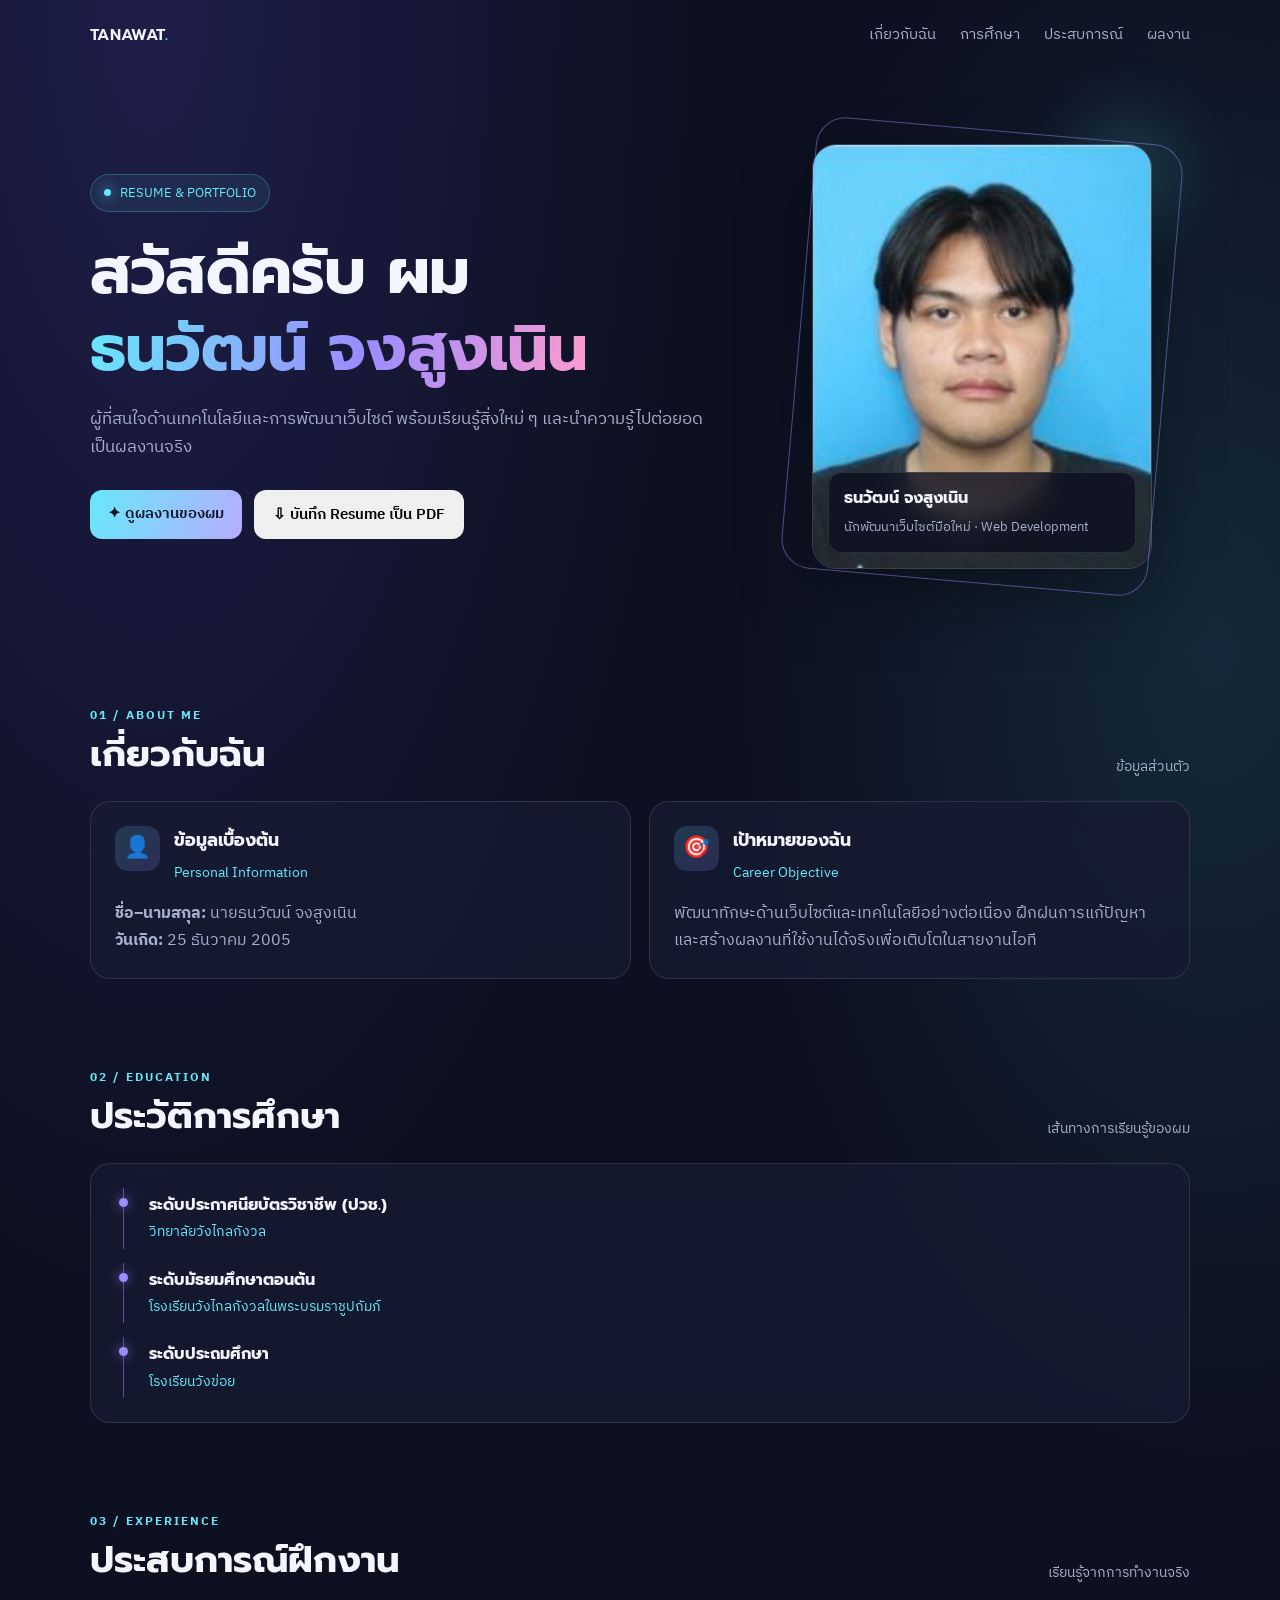
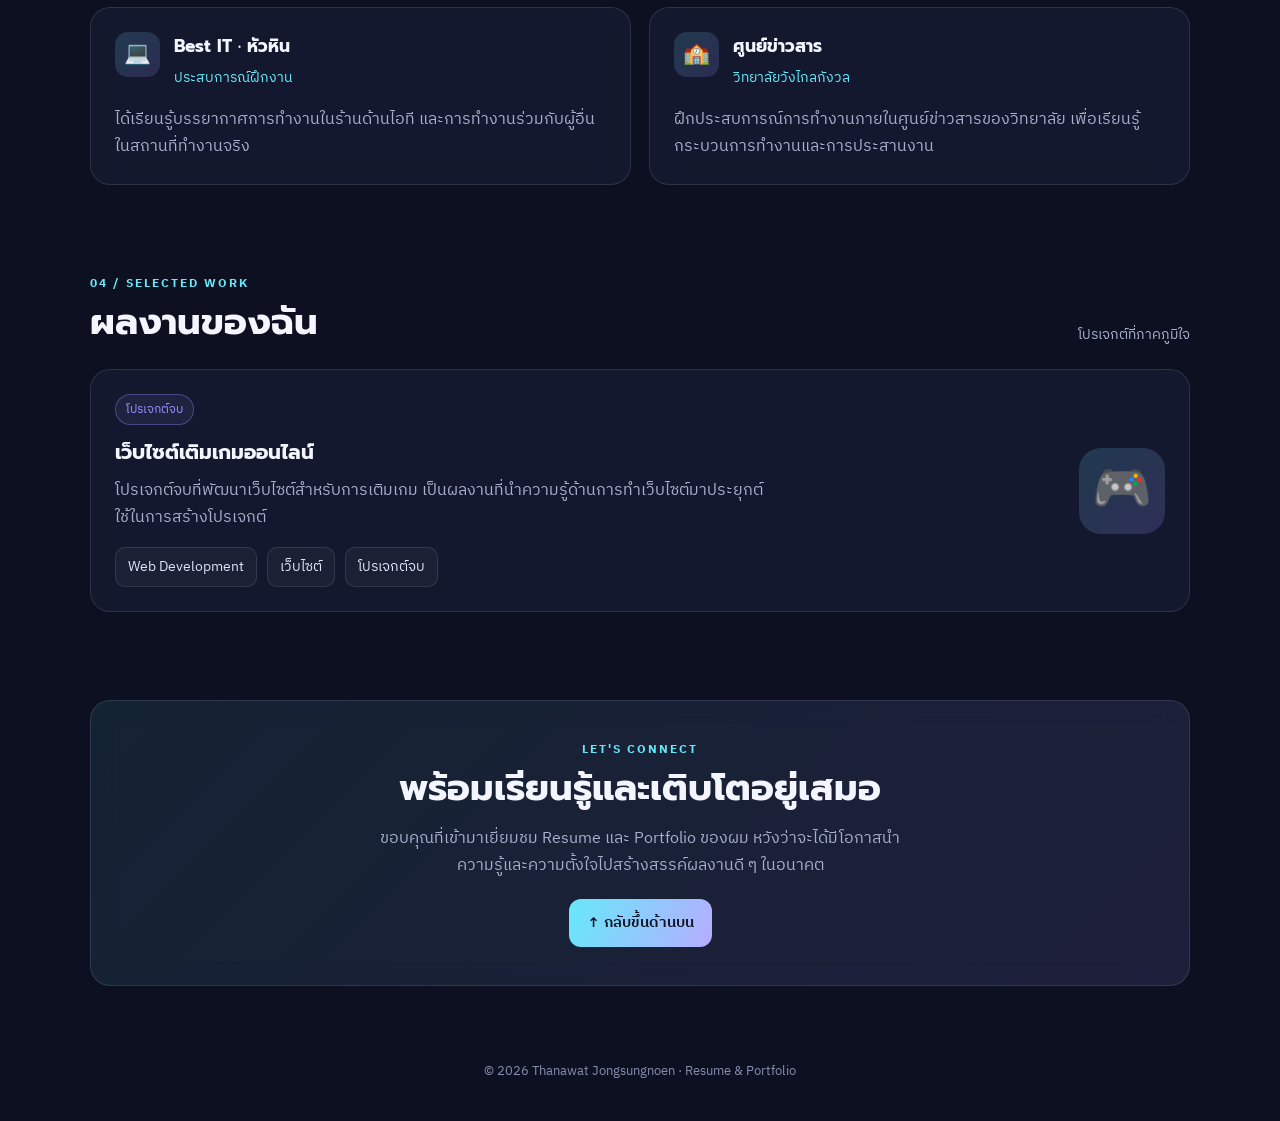
==== index.html @ 42a0b84a "Add files via upload" ====
<!DOCTYPE html>
<html lang="th">
<head>
  <meta charset="UTF-8">
  <meta name="viewport" content="width=device-width, initial-scale=1.0">
  <meta name="theme-color" content="#101426">
  <meta name="description" content="Resume และ Portfolio ของนายธนวัฒน์ จงสูงเนิน ผู้สนใจด้านเว็บไซต์และเทคโนโลยี">
  <title>ธนวัฒน์ จงสูงเนิน | Resume & Portfolio</title>
  <link rel="preconnect" href="https://fonts.googleapis.com">
  <link rel="preconnect" href="https://fonts.gstatic.com" crossorigin>
  <link href="https://fonts.googleapis.com/css2?family=IBM+Plex+Sans+Thai:wght@300;400;500;600;700&family=Prompt:wght@400;500;600;700&display=swap" rel="stylesheet">
  <style>
    :root {
      --bg: #0d1020;
      --panel: rgba(23, 28, 51, .78);
      --panel-strong: #171c33;
      --text: #f4f6ff;
      --muted: #a8b0cc;
      --line: rgba(255,255,255,.11);
      --purple: #9b8cff;
      --cyan: #67e8f9;
      --pink: #ff9bcf;
    }
    * { box-sizing: border-box; }
    html { scroll-behavior: smooth; }
    body {
      margin: 0; color: var(--text); background:
        radial-gradient(ellipse at 12% 0%, rgba(102, 91, 255, .19), transparent 34rem),
        radial-gradient(ellipse at 95% 24%, rgba(70, 220, 238, .12), transparent 30rem), var(--bg);
      font-family: "IBM Plex Sans Thai", sans-serif; line-height: 1.7;
    }
    a { color: inherit; text-decoration: none; }
    .wrap { width: min(1100px, calc(100% - 40px)); margin: auto; }
    header { padding: 22px 0; }
    .nav { display: flex; align-items: center; justify-content: space-between; gap: 20px; }
    .brand { font-family: Prompt, sans-serif; font-weight: 600; letter-spacing: .3px; }
    .brand span { color: var(--cyan); }
    .nav-links { display: flex; gap: 24px; color: var(--muted); font-size: .92rem; }
    .nav-links a:hover { color: var(--cyan); }
    .hero { min-height: 590px; display: grid; grid-template-columns: 1.2fr .8fr; align-items: center; gap: 60px; padding: 58px 0 78px; }
    .eyebrow { display: inline-flex; align-items: center; gap: 9px; color: var(--cyan); border: 1px solid rgba(103,232,249,.26); background: rgba(103,232,249,.07); padding: 7px 13px; border-radius: 99px; font-size: .83rem; }
    .dot { width: 7px; height: 7px; border-radius: 50%; background: var(--cyan); box-shadow: 0 0 14px var(--cyan); }
    h1 { font-family: Prompt, sans-serif; font-size: clamp(2.4rem, 5vw, 4.6rem); line-height: 1.2; margin: 22px 0 15px; letter-spacing: -.8px; }
    h1 .gradient { background: linear-gradient(100deg, var(--cyan), var(--purple) 55%, var(--pink)); -webkit-background-clip: text; background-clip: text; color: transparent; }
    .intro { max-width: 620px; color: var(--muted); font-size: 1.05rem; }
    .hero-actions { display: flex; flex-wrap: wrap; gap: 12px; margin-top: 28px; }
    .btn { display: inline-flex; align-items: center; justify-content: center; gap: 9px; padding: 11px 18px; border-radius: 12px; border: 1px solid var(--line); font-weight: 600; transition: transform .2s, border-color .2s; cursor: pointer; font-family: inherit; font-size: .95rem; }
    .btn:hover { transform: translateY(-2px); border-color: var(--cyan); }
    .btn-primary { color: #101426; border: 0; background: linear-gradient(110deg, var(--cyan), #b6adff); }
    .portrait-wrap { position: relative; width: min(340px, 100%); justify-self: center; }
    .portrait-wrap::before { content: ""; position: absolute; inset: -14px; border: 1px solid rgba(155,140,255,.48); border-radius: 30px; transform: rotate(5deg); }
    .portrait-wrap::after { content: ""; position: absolute; width: 100px; height: 100px; border-radius: 50%; background: rgba(103,232,249,.22); filter: blur(34px); right: -24px; top: -20px; z-index: -1; }
    .portrait { display: block; width: 100%; aspect-ratio: 4 / 5; object-fit: cover; object-position: center 30%; border-radius: 24px; border: 1px solid rgba(255,255,255,.18); box-shadow: 0 28px 70px rgba(0,0,0,.35); }
    .photo-label { position: absolute; bottom: 16px; left: 16px; right: 16px; padding: 12px 15px; background: rgba(13,16,32,.8); backdrop-filter: blur(12px); border: 1px solid var(--line); border-radius: 14px; }
    .photo-label strong { display: block; font-family: Prompt, sans-serif; }
    .photo-label small { color: var(--muted); }
    section { padding: 44px 0; }
    .section-head { display: flex; align-items: end; justify-content: space-between; gap: 20px; margin-bottom: 22px; }
    .kicker { color: var(--cyan); text-transform: uppercase; letter-spacing: 2px; font-size: .78rem; font-weight: 700; }
    h2 { font-family: Prompt, sans-serif; font-size: clamp(1.7rem, 3vw, 2.3rem); line-height: 1.3; margin: 5px 0 0; }
    .section-note { color: var(--muted); font-size: .9rem; }
    .grid { display: grid; grid-template-columns: repeat(2, minmax(0,1fr)); gap: 18px; }
    .card { background: var(--panel); border: 1px solid var(--line); border-radius: 20px; padding: 24px; backdrop-filter: blur(14px); }
    .card:hover { border-color: rgba(103,232,249,.35); }
    .card-top { display: flex; align-items: flex-start; gap: 14px; }
    .icon-box { flex: 0 0 45px; height: 45px; display: grid; place-items: center; border-radius: 13px; background: linear-gradient(135deg, rgba(103,232,249,.16), rgba(155,140,255,.18)); font-size: 1.35rem; }
    .card h3 { font-family: Prompt, sans-serif; margin: 0 0 3px; font-size: 1.08rem; }
    .meta { color: var(--cyan); font-size: .86rem; }
    .card p { color: var(--muted); margin: 14px 0 0; }
    .timeline { display: grid; gap: 14px; }
    .timeline-item { position: relative; padding: 4px 0 4px 25px; border-left: 1px solid rgba(155,140,255,.5); margin-left: 8px; }
    .timeline-item::before { content: ""; position: absolute; left: -5px; top: 10px; width: 9px; height: 9px; border-radius: 50%; background: var(--purple); box-shadow: 0 0 12px rgba(155,140,255,.7); }
    .timeline-item h3 { margin: 0; font-family: Prompt, sans-serif; font-size: 1rem; }
    .timeline-item .meta { display: block; margin-top: 2px; }
    .timeline-item p { color: var(--muted); margin: 5px 0 0; }
    .project { display: grid; grid-template-columns: 1fr auto; gap: 18px; align-items: center; }
    .project-tag { display: inline-block; color: var(--purple); border: 1px solid rgba(155,140,255,.35); background: rgba(155,140,255,.09); border-radius: 99px; padding: 4px 10px; font-size: .78rem; margin-bottom: 10px; }
    .project h3 { font-family: Prompt, sans-serif; font-size: 1.25rem; margin: 0; }
    .project p { color: var(--muted); margin: 8px 0 0; max-width: 650px; }
    .project-symbol { font-size: 3rem; width: 86px; height: 86px; border-radius: 22px; display: grid; place-items: center; background: linear-gradient(135deg, rgba(103,232,249,.16), rgba(155,140,255,.2)); }
    .skills { display: flex; flex-wrap: wrap; gap: 10px; margin-top: 15px; }
    .skill { border: 1px solid var(--line); background: rgba(255,255,255,.035); border-radius: 10px; padding: 7px 12px; color: #dfe5ff; font-size: .9rem; }
    .contact { text-align: center; padding: 38px; background: linear-gradient(135deg, rgba(103,232,249,.09), rgba(155,140,255,.12)); }
    .contact p { color: var(--muted); max-width: 540px; margin: 12px auto 20px; }
    footer { color: #858eac; font-size: .84rem; text-align: center; padding: 30px 0 38px; }
    .reveal { animation: rise .7s both; }
    @keyframes rise { from { opacity: 0; transform: translateY(14px); } to { opacity: 1; transform: translateY(0); } }
    @media (max-width: 760px) {
      .nav-links { gap: 12px; font-size: .82rem; }
      .hero { grid-template-columns: 1fr; gap: 48px; padding-top: 40px; text-align: center; }
      .intro { margin-inline: auto; }
      .hero-actions { justify-content: center; }
      .portrait-wrap { width: min(280px, 82%); }
      .grid { grid-template-columns: 1fr; }
      .section-head { align-items: start; flex-direction: column; gap: 6px; }
      .project { grid-template-columns: 1fr; }
      .project-symbol { display: none; }
    }
    @media (max-width: 430px) {
      .wrap { width: min(100% - 28px, 1100px); }
      .nav { align-items: flex-start; flex-direction: column; gap: 10px; }
      .nav-links { width: 100%; flex-wrap: wrap; }
      .card { padding: 19px; }
    }
    @media print {
      body { background: #fff; color: #111827; }
      header, .hero-actions, .contact .btn, footer { display: none !important; }
      .hero { min-height: auto; padding: 15px 0 25px; grid-template-columns: 1fr 180px; gap: 25px; }
      h1 .gradient { color: #4338ca; -webkit-text-fill-color: #4338ca; }
      .intro, .card p, .timeline-item p, .project p, .section-note, .meta { color: #374151; }
      .card, .contact { background: #fff; border: 1px solid #ddd; break-inside: avoid; }
      section { padding: 16px 0; }
      .portrait-wrap::before, .portrait-wrap::after, .photo-label { display: none; }
      .portrait { border-radius: 12px; box-shadow: none; }
      .wrap { width: 100%; }
    }
  </style>
</head>
<body>
  <header>
    <div class="wrap nav">
      <a class="brand" href="#home">TANAWAT<span>.</span></a>
      <nav class="nav-links" aria-label="เมนูหลัก">
        <a href="#about">เกี่ยวกับฉัน</a>
        <a href="#education">การศึกษา</a>
        <a href="#experience">ประสบการณ์</a>
        <a href="#portfolio">ผลงาน</a>
      </nav>
    </div>
  </header>

  <main>
    <section class="wrap hero" id="home">
      <div class="reveal">
        <div class="eyebrow"><span class="dot"></span> RESUME &amp; PORTFOLIO</div>
        <h1>สวัสดีครับ ผม<br><span class="gradient">ธนวัฒน์ จงสูงเนิน</span></h1>
        <p class="intro">ผู้ที่สนใจด้านเทคโนโลยีและการพัฒนาเว็บไซต์ พร้อมเรียนรู้สิ่งใหม่ ๆ และนำความรู้ไปต่อยอดเป็นผลงานจริง</p>
        <div class="hero-actions">
          <a class="btn btn-primary" href="#portfolio">✦ ดูผลงานของผม</a>
          <button class="btn" onclick="window.print()">⇩ บันทึก Resume เป็น PDF</button>
        </div>
      </div>
      <div class="portrait-wrap reveal">
        <img class="portrait" src="assets/profile.jpg" alt="รูปโปรไฟล์ของธนวัฒน์ จงสูงเนิน">
        <div class="photo-label"><strong>ธนวัฒน์ จงสูงเนิน</strong><small>นักพัฒนาเว็บไซต์มือใหม่ · Web Development</small></div>
      </div>
    </section>

    <section class="wrap" id="about">
      <div class="section-head">
        <div><div class="kicker">01 / About me</div><h2>เกี่ยวกับฉัน</h2></div>
        <div class="section-note">ข้อมูลส่วนตัว</div>
      </div>
      <div class="grid">
        <article class="card">
          <div class="card-top"><div class="icon-box">👤</div><div><h3>ข้อมูลเบื้องต้น</h3><span class="meta">Personal Information</span></div></div>
          <p><strong>ชื่อ–นามสกุล:</strong> นายธนวัฒน์ จงสูงเนิน<br><strong>วันเกิด:</strong> 25 ธันวาคม 2005</p>
        </article>
        <article class="card">
          <div class="card-top"><div class="icon-box">🎯</div><div><h3>เป้าหมายของฉัน</h3><span class="meta">Career Objective</span></div></div>
          <p>พัฒนาทักษะด้านเว็บไซต์และเทคโนโลยีอย่างต่อเนื่อง ฝึกฝนการแก้ปัญหา และสร้างผลงานที่ใช้งานได้จริงเพื่อเติบโตในสายงานไอที</p>
        </article>
      </div>
    </section>

    <section class="wrap" id="education">
      <div class="section-head">
        <div><div class="kicker">02 / Education</div><h2>ประวัติการศึกษา</h2></div>
        <div class="section-note">เส้นทางการเรียนรู้ของผม</div>
      </div>
      <div class="card timeline">
        <div class="timeline-item"><h3>ระดับประกาศนียบัตรวิชาชีพ (ปวช.)</h3><span class="meta">วิทยาลัยวังไกลกังวล</span></div>
        <div class="timeline-item"><h3>ระดับมัธยมศึกษาตอนต้น</h3><span class="meta">โรงเรียนวังไกลกังวลในพระบรมราชูปถัมภ์</span></div>
        <div class="timeline-item"><h3>ระดับประถมศึกษา</h3><span class="meta">โรงเรียนวังข่อย</span></div>
      </div>
    </section>

    <section class="wrap" id="experience">
      <div class="section-head">
        <div><div class="kicker">03 / Experience</div><h2>ประสบการณ์ฝึกงาน</h2></div>
        <div class="section-note">เรียนรู้จากการทำงานจริง</div>
      </div>
      <div class="grid">
        <article class="card">
          <div class="card-top"><div class="icon-box">💻</div><div><h3>Best IT · หัวหิน</h3><span class="meta">ประสบการณ์ฝึกงาน</span></div></div>
          <p>ได้เรียนรู้บรรยากาศการทำงานในร้านด้านไอที และการทำงานร่วมกับผู้อื่นในสถานที่ทำงานจริง</p>
        </article>
        <article class="card">
          <div class="card-top"><div class="icon-box">🏫</div><div><h3>ศูนย์ข่าวสาร</h3><span class="meta">วิทยาลัยวังไกลกังวล</span></div></div>
          <p>ฝึกประสบการณ์การทำงานภายในศูนย์ข่าวสารของวิทยาลัย เพื่อเรียนรู้กระบวนการทำงานและการประสานงาน</p>
        </article>
      </div>
    </section>

    <section class="wrap" id="portfolio">
      <div class="section-head">
        <div><div class="kicker">04 / Selected work</div><h2>ผลงานของฉัน</h2></div>
        <div class="section-note">โปรเจกต์ที่ภาคภูมิใจ</div>
      </div>
      <article class="card project">
        <div>
          <span class="project-tag">โปรเจกต์จบ</span>
          <h3>เว็บไซต์เติมเกมออนไลน์</h3>
          <p>โปรเจกต์จบที่พัฒนาเว็บไซต์สำหรับการเติมเกม เป็นผลงานที่นำความรู้ด้านการทำเว็บไซต์มาประยุกต์ใช้ในการสร้างโปรเจกต์</p>
          <div class="skills"><span class="skill">Web Development</span><span class="skill">เว็บไซต์</span><span class="skill">โปรเจกต์จบ</span></div>
        </div>
        <div class="project-symbol" aria-hidden="true">🎮</div>
      </article>
    </section>

    <section class="wrap">
      <div class="card contact">
        <div class="kicker">Let's connect</div>
        <h2>พร้อมเรียนรู้และเติบโตอยู่เสมอ</h2>
        <p>ขอบคุณที่เข้ามาเยี่ยมชม Resume และ Portfolio ของผม หวังว่าจะได้มีโอกาสนำความรู้และความตั้งใจไปสร้างสรรค์ผลงานดี ๆ ในอนาคต</p>
        <a class="btn btn-primary" href="#home">↑ กลับขึ้นด้านบน</a>
      </div>
    </section>
  </main>

  <footer><div class="wrap">© <span id="year"></span> Thanawat Jongsungnoen · Resume &amp; Portfolio</div></footer>
  <script>document.getElementById('year').textContent = new Date().getFullYear();</script>
</body>
</html>
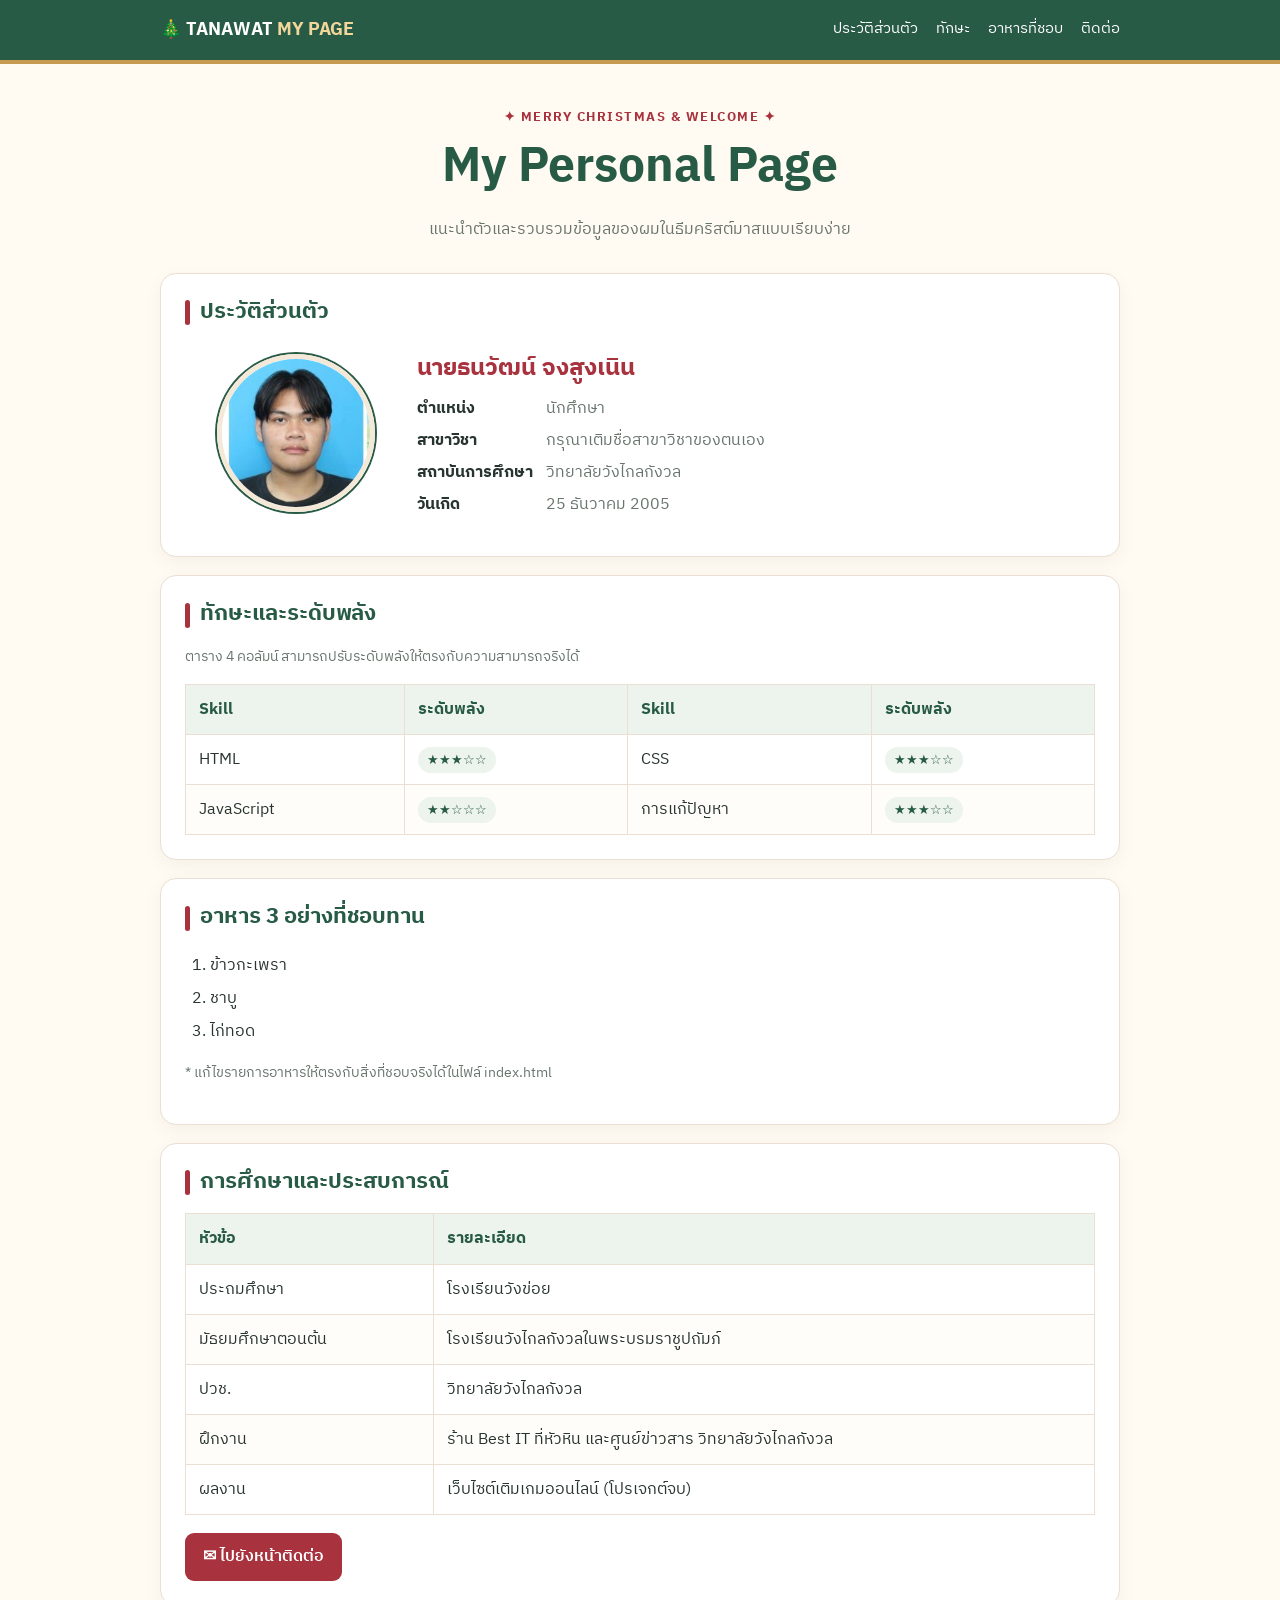
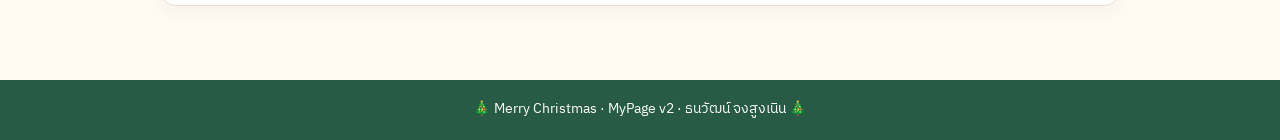
==== commit a5e4ca5c: "Add files via upload" ====
--- a/index.html
+++ b/index.html
@@ -1,224 +1,8 @@
-<!DOCTYPE html>
-<html lang="th">
-<head>
-  <meta charset="UTF-8">
-  <meta name="viewport" content="width=device-width, initial-scale=1.0">
-  <meta name="theme-color" content="#101426">
-  <meta name="description" content="Resume และ Portfolio ของนายธนวัฒน์ จงสูงเนิน ผู้สนใจด้านเว็บไซต์และเทคโนโลยี">
-  <title>ธนวัฒน์ จงสูงเนิน | Resume & Portfolio</title>
-  <link rel="preconnect" href="https://fonts.googleapis.com">
-  <link rel="preconnect" href="https://fonts.gstatic.com" crossorigin>
-  <link href="https://fonts.googleapis.com/css2?family=IBM+Plex+Sans+Thai:wght@300;400;500;600;700&family=Prompt:wght@400;500;600;700&display=swap" rel="stylesheet">
-  <style>
-    :root {
-      --bg: #0d1020;
-      --panel: rgba(23, 28, 51, .78);
-      --panel-strong: #171c33;
-      --text: #f4f6ff;
-      --muted: #a8b0cc;
-      --line: rgba(255,255,255,.11);
-      --purple: #9b8cff;
-      --cyan: #67e8f9;
-      --pink: #ff9bcf;
-    }
-    * { box-sizing: border-box; }
-    html { scroll-behavior: smooth; }
-    body {
-      margin: 0; color: var(--text); background:
-        radial-gradient(ellipse at 12% 0%, rgba(102, 91, 255, .19), transparent 34rem),
-        radial-gradient(ellipse at 95% 24%, rgba(70, 220, 238, .12), transparent 30rem), var(--bg);
-      font-family: "IBM Plex Sans Thai", sans-serif; line-height: 1.7;
-    }
-    a { color: inherit; text-decoration: none; }
-    .wrap { width: min(1100px, calc(100% - 40px)); margin: auto; }
-    header { padding: 22px 0; }
-    .nav { display: flex; align-items: center; justify-content: space-between; gap: 20px; }
-    .brand { font-family: Prompt, sans-serif; font-weight: 600; letter-spacing: .3px; }
-    .brand span { color: var(--cyan); }
-    .nav-links { display: flex; gap: 24px; color: var(--muted); font-size: .92rem; }
-    .nav-links a:hover { color: var(--cyan); }
-    .hero { min-height: 590px; display: grid; grid-template-columns: 1.2fr .8fr; align-items: center; gap: 60px; padding: 58px 0 78px; }
-    .eyebrow { display: inline-flex; align-items: center; gap: 9px; color: var(--cyan); border: 1px solid rgba(103,232,249,.26); background: rgba(103,232,249,.07); padding: 7px 13px; border-radius: 99px; font-size: .83rem; }
-    .dot { width: 7px; height: 7px; border-radius: 50%; background: var(--cyan); box-shadow: 0 0 14px var(--cyan); }
-    h1 { font-family: Prompt, sans-serif; font-size: clamp(2.4rem, 5vw, 4.6rem); line-height: 1.2; margin: 22px 0 15px; letter-spacing: -.8px; }
-    h1 .gradient { background: linear-gradient(100deg, var(--cyan), var(--purple) 55%, var(--pink)); -webkit-background-clip: text; background-clip: text; color: transparent; }
-    .intro { max-width: 620px; color: var(--muted); font-size: 1.05rem; }
-    .hero-actions { display: flex; flex-wrap: wrap; gap: 12px; margin-top: 28px; }
-    .btn { display: inline-flex; align-items: center; justify-content: center; gap: 9px; padding: 11px 18px; border-radius: 12px; border: 1px solid var(--line); font-weight: 600; transition: transform .2s, border-color .2s; cursor: pointer; font-family: inherit; font-size: .95rem; }
-    .btn:hover { transform: translateY(-2px); border-color: var(--cyan); }
-    .btn-primary { color: #101426; border: 0; background: linear-gradient(110deg, var(--cyan), #b6adff); }
-    .portrait-wrap { position: relative; width: min(340px, 100%); justify-self: center; }
-    .portrait-wrap::before { content: ""; position: absolute; inset: -14px; border: 1px solid rgba(155,140,255,.48); border-radius: 30px; transform: rotate(5deg); }
-    .portrait-wrap::after { content: ""; position: absolute; width: 100px; height: 100px; border-radius: 50%; background: rgba(103,232,249,.22); filter: blur(34px); right: -24px; top: -20px; z-index: -1; }
-    .portrait { display: block; width: 100%; aspect-ratio: 4 / 5; object-fit: cover; object-position: center 30%; border-radius: 24px; border: 1px solid rgba(255,255,255,.18); box-shadow: 0 28px 70px rgba(0,0,0,.35); }
-    .photo-label { position: absolute; bottom: 16px; left: 16px; right: 16px; padding: 12px 15px; background: rgba(13,16,32,.8); backdrop-filter: blur(12px); border: 1px solid var(--line); border-radius: 14px; }
-    .photo-label strong { display: block; font-family: Prompt, sans-serif; }
-    .photo-label small { color: var(--muted); }
-    section { padding: 44px 0; }
-    .section-head { display: flex; align-items: end; justify-content: space-between; gap: 20px; margin-bottom: 22px; }
-    .kicker { color: var(--cyan); text-transform: uppercase; letter-spacing: 2px; font-size: .78rem; font-weight: 700; }
-    h2 { font-family: Prompt, sans-serif; font-size: clamp(1.7rem, 3vw, 2.3rem); line-height: 1.3; margin: 5px 0 0; }
-    .section-note { color: var(--muted); font-size: .9rem; }
-    .grid { display: grid; grid-template-columns: repeat(2, minmax(0,1fr)); gap: 18px; }
-    .card { background: var(--panel); border: 1px solid var(--line); border-radius: 20px; padding: 24px; backdrop-filter: blur(14px); }
-    .card:hover { border-color: rgba(103,232,249,.35); }
-    .card-top { display: flex; align-items: flex-start; gap: 14px; }
-    .icon-box { flex: 0 0 45px; height: 45px; display: grid; place-items: center; border-radius: 13px; background: linear-gradient(135deg, rgba(103,232,249,.16), rgba(155,140,255,.18)); font-size: 1.35rem; }
-    .card h3 { font-family: Prompt, sans-serif; margin: 0 0 3px; font-size: 1.08rem; }
-    .meta { color: var(--cyan); font-size: .86rem; }
-    .card p { color: var(--muted); margin: 14px 0 0; }
-    .timeline { display: grid; gap: 14px; }
-    .timeline-item { position: relative; padding: 4px 0 4px 25px; border-left: 1px solid rgba(155,140,255,.5); margin-left: 8px; }
-    .timeline-item::before { content: ""; position: absolute; left: -5px; top: 10px; width: 9px; height: 9px; border-radius: 50%; background: var(--purple); box-shadow: 0 0 12px rgba(155,140,255,.7); }
-    .timeline-item h3 { margin: 0; font-family: Prompt, sans-serif; font-size: 1rem; }
-    .timeline-item .meta { display: block; margin-top: 2px; }
-    .timeline-item p { color: var(--muted); margin: 5px 0 0; }
-    .project { display: grid; grid-template-columns: 1fr auto; gap: 18px; align-items: center; }
-    .project-tag { display: inline-block; color: var(--purple); border: 1px solid rgba(155,140,255,.35); background: rgba(155,140,255,.09); border-radius: 99px; padding: 4px 10px; font-size: .78rem; margin-bottom: 10px; }
-    .project h3 { font-family: Prompt, sans-serif; font-size: 1.25rem; margin: 0; }
-    .project p { color: var(--muted); margin: 8px 0 0; max-width: 650px; }
-    .project-symbol { font-size: 3rem; width: 86px; height: 86px; border-radius: 22px; display: grid; place-items: center; background: linear-gradient(135deg, rgba(103,232,249,.16), rgba(155,140,255,.2)); }
-    .skills { display: flex; flex-wrap: wrap; gap: 10px; margin-top: 15px; }
-    .skill { border: 1px solid var(--line); background: rgba(255,255,255,.035); border-radius: 10px; padding: 7px 12px; color: #dfe5ff; font-size: .9rem; }
-    .contact { text-align: center; padding: 38px; background: linear-gradient(135deg, rgba(103,232,249,.09), rgba(155,140,255,.12)); }
-    .contact p { color: var(--muted); max-width: 540px; margin: 12px auto 20px; }
-    footer { color: #858eac; font-size: .84rem; text-align: center; padding: 30px 0 38px; }
-    .reveal { animation: rise .7s both; }
-    @keyframes rise { from { opacity: 0; transform: translateY(14px); } to { opacity: 1; transform: translateY(0); } }
-    @media (max-width: 760px) {
-      .nav-links { gap: 12px; font-size: .82rem; }
-      .hero { grid-template-columns: 1fr; gap: 48px; padding-top: 40px; text-align: center; }
-      .intro { margin-inline: auto; }
-      .hero-actions { justify-content: center; }
-      .portrait-wrap { width: min(280px, 82%); }
-      .grid { grid-template-columns: 1fr; }
-      .section-head { align-items: start; flex-direction: column; gap: 6px; }
-      .project { grid-template-columns: 1fr; }
-      .project-symbol { display: none; }
-    }
-    @media (max-width: 430px) {
-      .wrap { width: min(100% - 28px, 1100px); }
-      .nav { align-items: flex-start; flex-direction: column; gap: 10px; }
-      .nav-links { width: 100%; flex-wrap: wrap; }
-      .card { padding: 19px; }
-    }
-    @media print {
-      body { background: #fff; color: #111827; }
-      header, .hero-actions, .contact .btn, footer { display: none !important; }
-      .hero { min-height: auto; padding: 15px 0 25px; grid-template-columns: 1fr 180px; gap: 25px; }
-      h1 .gradient { color: #4338ca; -webkit-text-fill-color: #4338ca; }
-      .intro, .card p, .timeline-item p, .project p, .section-note, .meta { color: #374151; }
-      .card, .contact { background: #fff; border: 1px solid #ddd; break-inside: avoid; }
-      section { padding: 16px 0; }
-      .portrait-wrap::before, .portrait-wrap::after, .photo-label { display: none; }
-      .portrait { border-radius: 12px; box-shadow: none; }
-      .wrap { width: 100%; }
-    }
-  </style>
-</head>
-<body>
-  <header>
-    <div class="wrap nav">
-      <a class="brand" href="#home">TANAWAT<span>.</span></a>
-      <nav class="nav-links" aria-label="เมนูหลัก">
-        <a href="#about">เกี่ยวกับฉัน</a>
-        <a href="#education">การศึกษา</a>
-        <a href="#experience">ประสบการณ์</a>
-        <a href="#portfolio">ผลงาน</a>
-      </nav>
-    </div>
-  </header>
-
-  <main>
-    <section class="wrap hero" id="home">
-      <div class="reveal">
-        <div class="eyebrow"><span class="dot"></span> RESUME &amp; PORTFOLIO</div>
-        <h1>สวัสดีครับ ผม<br><span class="gradient">ธนวัฒน์ จงสูงเนิน</span></h1>
-        <p class="intro">ผู้ที่สนใจด้านเทคโนโลยีและการพัฒนาเว็บไซต์ พร้อมเรียนรู้สิ่งใหม่ ๆ และนำความรู้ไปต่อยอดเป็นผลงานจริง</p>
-        <div class="hero-actions">
-          <a class="btn btn-primary" href="#portfolio">✦ ดูผลงานของผม</a>
-          <button class="btn" onclick="window.print()">⇩ บันทึก Resume เป็น PDF</button>
-        </div>
-      </div>
-      <div class="portrait-wrap reveal">
-        <img class="portrait" src="assets/profile.jpg" alt="รูปโปรไฟล์ของธนวัฒน์ จงสูงเนิน">
-        <div class="photo-label"><strong>ธนวัฒน์ จงสูงเนิน</strong><small>นักพัฒนาเว็บไซต์มือใหม่ · Web Development</small></div>
-      </div>
-    </section>
-
-    <section class="wrap" id="about">
-      <div class="section-head">
-        <div><div class="kicker">01 / About me</div><h2>เกี่ยวกับฉัน</h2></div>
-        <div class="section-note">ข้อมูลส่วนตัว</div>
-      </div>
-      <div class="grid">
-        <article class="card">
-          <div class="card-top"><div class="icon-box">👤</div><div><h3>ข้อมูลเบื้องต้น</h3><span class="meta">Personal Information</span></div></div>
-          <p><strong>ชื่อ–นามสกุล:</strong> นายธนวัฒน์ จงสูงเนิน<br><strong>วันเกิด:</strong> 25 ธันวาคม 2005</p>
-        </article>
-        <article class="card">
-          <div class="card-top"><div class="icon-box">🎯</div><div><h3>เป้าหมายของฉัน</h3><span class="meta">Career Objective</span></div></div>
-          <p>พัฒนาทักษะด้านเว็บไซต์และเทคโนโลยีอย่างต่อเนื่อง ฝึกฝนการแก้ปัญหา และสร้างผลงานที่ใช้งานได้จริงเพื่อเติบโตในสายงานไอที</p>
-        </article>
-      </div>
-    </section>
-
-    <section class="wrap" id="education">
-      <div class="section-head">
-        <div><div class="kicker">02 / Education</div><h2>ประวัติการศึกษา</h2></div>
-        <div class="section-note">เส้นทางการเรียนรู้ของผม</div>
-      </div>
-      <div class="card timeline">
-        <div class="timeline-item"><h3>ระดับประกาศนียบัตรวิชาชีพ (ปวช.)</h3><span class="meta">วิทยาลัยวังไกลกังวล</span></div>
-        <div class="timeline-item"><h3>ระดับมัธยมศึกษาตอนต้น</h3><span class="meta">โรงเรียนวังไกลกังวลในพระบรมราชูปถัมภ์</span></div>
-        <div class="timeline-item"><h3>ระดับประถมศึกษา</h3><span class="meta">โรงเรียนวังข่อย</span></div>
-      </div>
-    </section>
-
-    <section class="wrap" id="experience">
-      <div class="section-head">
-        <div><div class="kicker">03 / Experience</div><h2>ประสบการณ์ฝึกงาน</h2></div>
-        <div class="section-note">เรียนรู้จากการทำงานจริง</div>
-      </div>
-      <div class="grid">
-        <article class="card">
-          <div class="card-top"><div class="icon-box">💻</div><div><h3>Best IT · หัวหิน</h3><span class="meta">ประสบการณ์ฝึกงาน</span></div></div>
-          <p>ได้เรียนรู้บรรยากาศการทำงานในร้านด้านไอที และการทำงานร่วมกับผู้อื่นในสถานที่ทำงานจริง</p>
-        </article>
-        <article class="card">
-          <div class="card-top"><div class="icon-box">🏫</div><div><h3>ศูนย์ข่าวสาร</h3><span class="meta">วิทยาลัยวังไกลกังวล</span></div></div>
-          <p>ฝึกประสบการณ์การทำงานภายในศูนย์ข่าวสารของวิทยาลัย เพื่อเรียนรู้กระบวนการทำงานและการประสานงาน</p>
-        </article>
-      </div>
-    </section>
-
-    <section class="wrap" id="portfolio">
-      <div class="section-head">
-        <div><div class="kicker">04 / Selected work</div><h2>ผลงานของฉัน</h2></div>
-        <div class="section-note">โปรเจกต์ที่ภาคภูมิใจ</div>
-      </div>
-      <article class="card project">
-        <div>
-          <span class="project-tag">โปรเจกต์จบ</span>
-          <h3>เว็บไซต์เติมเกมออนไลน์</h3>
-          <p>โปรเจกต์จบที่พัฒนาเว็บไซต์สำหรับการเติมเกม เป็นผลงานที่นำความรู้ด้านการทำเว็บไซต์มาประยุกต์ใช้ในการสร้างโปรเจกต์</p>
-          <div class="skills"><span class="skill">Web Development</span><span class="skill">เว็บไซต์</span><span class="skill">โปรเจกต์จบ</span></div>
-        </div>
-        <div class="project-symbol" aria-hidden="true">🎮</div>
-      </article>
-    </section>
-
-    <section class="wrap">
-      <div class="card contact">
-        <div class="kicker">Let's connect</div>
-        <h2>พร้อมเรียนรู้และเติบโตอยู่เสมอ</h2>
-        <p>ขอบคุณที่เข้ามาเยี่ยมชม Resume และ Portfolio ของผม หวังว่าจะได้มีโอกาสนำความรู้และความตั้งใจไปสร้างสรรค์ผลงานดี ๆ ในอนาคต</p>
-        <a class="btn btn-primary" href="#home">↑ กลับขึ้นด้านบน</a>
-      </div>
-    </section>
-  </main>
-
-  <footer><div class="wrap">© <span id="year"></span> Thanawat Jongsungnoen · Resume &amp; Portfolio</div></footer>
-  <script>document.getElementById('year').textContent = new Date().getFullYear();</script>
-</body>
-</html>
+<!DOCTYPE html><html lang="th"><head><meta charset="UTF-8"><meta name="viewport" content="width=device-width,initial-scale=1"><title>MyPage v2 | ธนวัฒน์ จงสูงเนิน</title><link rel="stylesheet" href="style.css"></head><body>
+<header><div class="wrap nav"><a class="brand" href="index.html">🎄 TANAWAT <span>MY PAGE</span></a><nav class="navlinks"><a href="#profile">ประวัติส่วนตัว</a><a href="#skills">ทักษะ</a><a href="#favorite">อาหารที่ชอบ</a><a href="contact.html">ติดต่อ</a></nav></div></header>
+<main class="wrap"><div class="hero"><div class="eyebrow">✦ MERRY CHRISTMAS & WELCOME ✦</div><h1>My Personal Page</h1><p>แนะนำตัวและรวบรวมข้อมูลของผมในธีมคริสต์มาสแบบเรียบง่าย</p></div>
+<section class="panel" id="profile"><h2 class="section-title">ประวัติส่วนตัว</h2><table class="profile-table"><tr><td class="profile-photo-cell"><img class="profile-photo" src="assets/profile.jpg" alt="รูปโปรไฟล์ ธนวัฒน์ จงสูงเนิน"></td><td class="profile-details"><h2>นายธนวัฒน์ จงสูงเนิน</h2><p><strong>ตำแหน่ง</strong> นักศึกษา</p><p><strong>สาขาวิชา</strong> กรุณาเติมชื่อสาขาวิชาของตนเอง</p><p><strong>สถาบันการศึกษา</strong> วิทยาลัยวังไกลกังวล</p><p><strong>วันเกิด</strong> 25 ธันวาคม 2005</p></td></tr></table></section>
+<section class="panel" id="skills"><h2 class="section-title">ทักษะและระดับพลัง</h2><p class="note">ตาราง 4 คอลัมน์ สามารถปรับระดับพลังให้ตรงกับความสามารถจริงได้</p><table class="data"><thead><tr><th>Skill</th><th>ระดับพลัง</th><th>Skill</th><th>ระดับพลัง</th></tr></thead><tbody><tr><td>HTML</td><td><span class="badge">★★★☆☆</span></td><td>CSS</td><td><span class="badge">★★★☆☆</span></td></tr><tr><td>JavaScript</td><td><span class="badge">★★☆☆☆</span></td><td>การแก้ปัญหา</td><td><span class="badge">★★★☆☆</span></td></tr></tbody></table></section>
+<section class="panel" id="favorite"><h2 class="section-title">อาหาร 3 อย่างที่ชอบทาน</h2><ol class="food-list"><li>ข้าวกะเพรา</li><li>ชาบู</li><li>ไก่ทอด</li></ol><p class="note">* แก้ไขรายการอาหารให้ตรงกับสิ่งที่ชอบจริงได้ในไฟล์ index.html</p></section>
+<section class="panel"><h2 class="section-title">การศึกษาและประสบการณ์</h2><table class="data"><thead><tr><th>หัวข้อ</th><th>รายละเอียด</th></tr></thead><tbody><tr><td>ประถมศึกษา</td><td>โรงเรียนวังข่อย</td></tr><tr><td>มัธยมศึกษาตอนต้น</td><td>โรงเรียนวังไกลกังวลในพระบรมราชูปถัมภ์</td></tr><tr><td>ปวช.</td><td>วิทยาลัยวังไกลกังวล</td></tr><tr><td>ฝึกงาน</td><td>ร้าน Best IT ที่หัวหิน และศูนย์ข่าวสาร วิทยาลัยวังไกลกังวล</td></tr><tr><td>ผลงาน</td><td>เว็บไซต์เติมเกมออนไลน์ (โปรเจกต์จบ)</td></tr></tbody></table><div class="actions"><a class="btn" href="contact.html">✉ ไปยังหน้าติดต่อ</a></div></section></main>
+<footer>🎄 Merry Christmas · MyPage v2 · ธนวัฒน์ จงสูงเนิน 🎄</footer></body></html>
--- a/style.css
+++ b/style.css
@@ -0,0 +1,11 @@
+@import url('https://fonts.googleapis.com/css2?family=IBM+Plex+Sans+Thai:wght@300;400;500;600;700&display=swap');
+:root{--red:#a8323e;--green:#285b46;--cream:#fffaf2;--ink:#28352f;--muted:#68756d;--line:#eadfd2;--gold:#c69a50}
+*{box-sizing:border-box}body{margin:0;background:var(--cream);color:var(--ink);font-family:'IBM Plex Sans Thai',sans-serif;line-height:1.7}a{color:inherit;text-decoration:none}.wrap{width:min(960px,calc(100% - 32px));margin:auto}
+header,footer{background:var(--green);color:white}header{border-bottom:4px solid var(--gold)}.nav{display:flex;justify-content:space-between;align-items:center;padding:15px 0;gap:16px}.brand{font-size:1.1rem;font-weight:700}.brand span{color:#f3d69a}.navlinks{display:flex;gap:18px;flex-wrap:wrap;font-size:.92rem}.navlinks a:hover{color:#f3d69a}
+main{padding:42px 0 56px}.hero{text-align:center;margin-bottom:30px}.eyebrow{color:var(--red);font-size:.82rem;font-weight:700;letter-spacing:1.5px}h1,h2,h3{line-height:1.35}h1{font-size:clamp(2rem,5vw,3rem);margin:7px 0;color:var(--green)}.hero p,.note{color:var(--muted)}
+.panel{background:white;border:1px solid var(--line);border-radius:16px;padding:24px;margin:18px 0;box-shadow:0 6px 20px #372a0a0b}.section-title{display:flex;align-items:center;gap:10px;color:var(--green);font-size:1.35rem;margin:0 0 16px}.section-title:before{content:'';width:5px;height:25px;border-radius:5px;background:var(--red)}
+.profile-table{width:100%;border-collapse:separate;border-spacing:16px 8px}.profile-table td{vertical-align:middle}.profile-photo-cell{width:190px;text-align:center}.profile-photo{width:158px;height:158px;object-fit:cover;object-position:center 30%;border-radius:50%;border:5px solid #f4e9d9;box-shadow:0 0 0 2px var(--green)}.profile-details{padding-left:10px}.profile-details h2{margin:0 0 10px;color:var(--red);font-size:1.5rem}.profile-details p{margin:5px 0;color:var(--muted)}.profile-details strong{color:var(--ink);display:inline-block;min-width:125px}
+table.data{width:100%;border-collapse:collapse}.data th,.data td{padding:11px 13px;border:1px solid var(--line);text-align:left}.data th{background:#edf3ed;color:var(--green)}.data td{background:white}.data tr:nth-child(even) td{background:#fffdf9}.food-list{padding-left:25px;margin:0}.food-list li{padding:3px 0}.badge{display:inline-block;color:var(--green);background:#edf3ed;border-radius:20px;padding:2px 9px;font-size:.82rem}
+.actions{display:flex;gap:12px;flex-wrap:wrap;margin-top:18px}.btn{display:inline-block;border:0;border-radius:9px;background:var(--red);color:white;padding:10px 18px;font:inherit;font-weight:600;cursor:pointer}.btn:hover{background:#862832}.btn.secondary{background:var(--green)}
+.form-grid{display:grid;grid-template-columns:1fr 1fr;gap:15px}.field{display:flex;flex-direction:column;gap:5px}.field.full{grid-column:1/-1}label{font-weight:600;color:var(--green)}input,textarea{width:100%;border:1px solid #d9d1c6;border-radius:9px;padding:11px 12px;font:inherit;background:#fffdf9;color:var(--ink)}textarea{min-height:140px;resize:vertical}input:focus,textarea:focus{outline:2px solid #d9b76e;border-color:var(--gold)}.note{font-size:.88rem}footer{text-align:center;padding:18px;font-size:.88rem}
+@media(max-width:650px){.nav{align-items:flex-start;flex-direction:column}.profile-table,.profile-table tbody,.profile-table tr,.profile-table td{display:block;width:100%}.profile-table{border-spacing:0}.profile-photo-cell{padding:8px 0 18px}.profile-details{padding:0}.form-grid{grid-template-columns:1fr}.field.full{grid-column:auto}.data th,.data td{padding:8px 7px;font-size:.9rem}}
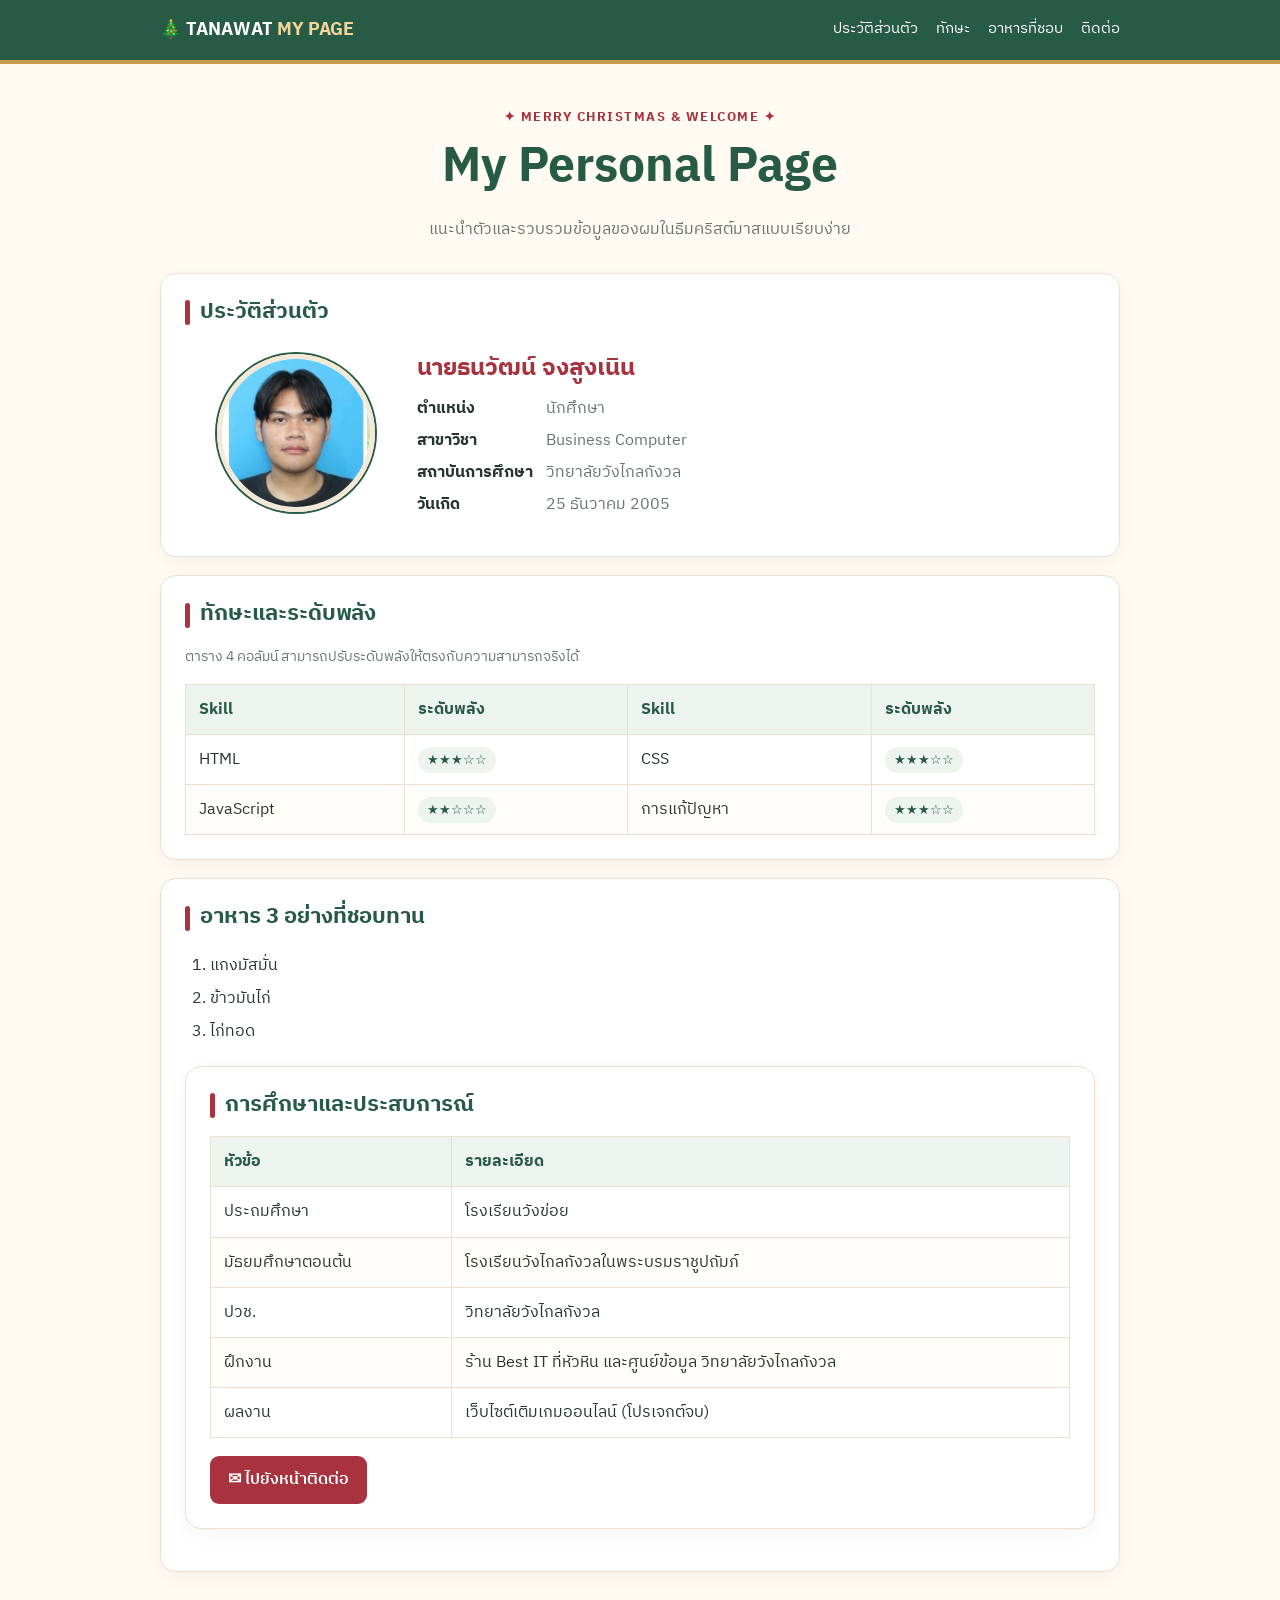
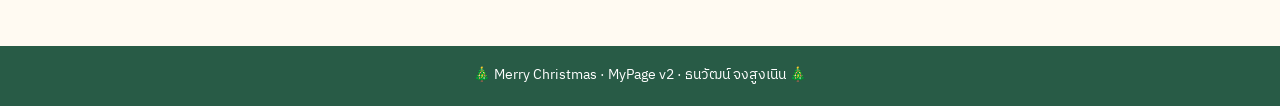
==== commit 997b2b4e: "Update index.html" ====
--- a/index.html
+++ b/index.html
@@ -1,8 +1,8 @@
 <!DOCTYPE html><html lang="th"><head><meta charset="UTF-8"><meta name="viewport" content="width=device-width,initial-scale=1"><title>MyPage v2 | ธนวัฒน์ จงสูงเนิน</title><link rel="stylesheet" href="style.css"></head><body>
 <header><div class="wrap nav"><a class="brand" href="index.html">🎄 TANAWAT <span>MY PAGE</span></a><nav class="navlinks"><a href="#profile">ประวัติส่วนตัว</a><a href="#skills">ทักษะ</a><a href="#favorite">อาหารที่ชอบ</a><a href="contact.html">ติดต่อ</a></nav></div></header>
 <main class="wrap"><div class="hero"><div class="eyebrow">✦ MERRY CHRISTMAS & WELCOME ✦</div><h1>My Personal Page</h1><p>แนะนำตัวและรวบรวมข้อมูลของผมในธีมคริสต์มาสแบบเรียบง่าย</p></div>
-<section class="panel" id="profile"><h2 class="section-title">ประวัติส่วนตัว</h2><table class="profile-table"><tr><td class="profile-photo-cell"><img class="profile-photo" src="assets/profile.jpg" alt="รูปโปรไฟล์ ธนวัฒน์ จงสูงเนิน"></td><td class="profile-details"><h2>นายธนวัฒน์ จงสูงเนิน</h2><p><strong>ตำแหน่ง</strong> นักศึกษา</p><p><strong>สาขาวิชา</strong> กรุณาเติมชื่อสาขาวิชาของตนเอง</p><p><strong>สถาบันการศึกษา</strong> วิทยาลัยวังไกลกังวล</p><p><strong>วันเกิด</strong> 25 ธันวาคม 2005</p></td></tr></table></section>
+<section class="panel" id="profile"><h2 class="section-title">ประวัติส่วนตัว</h2><table class="profile-table"><tr><td class="profile-photo-cell"><img class="profile-photo" src="assets/profile.jpg" alt="รูปโปรไฟล์ ธนวัฒน์ จงสูงเนิน"></td><td class="profile-details"><h2>นายธนวัฒน์ จงสูงเนิน</h2><p><strong>ตำแหน่ง</strong> นักศึกษา</p><p><strong>สาขาวิชา</strong> Business Computer </p><p><strong>สถาบันการศึกษา</strong> วิทยาลัยวังไกลกังวล</p><p><strong>วันเกิด</strong> 25 ธันวาคม 2005</p></td></tr></table></section>
 <section class="panel" id="skills"><h2 class="section-title">ทักษะและระดับพลัง</h2><p class="note">ตาราง 4 คอลัมน์ สามารถปรับระดับพลังให้ตรงกับความสามารถจริงได้</p><table class="data"><thead><tr><th>Skill</th><th>ระดับพลัง</th><th>Skill</th><th>ระดับพลัง</th></tr></thead><tbody><tr><td>HTML</td><td><span class="badge">★★★☆☆</span></td><td>CSS</td><td><span class="badge">★★★☆☆</span></td></tr><tr><td>JavaScript</td><td><span class="badge">★★☆☆☆</span></td><td>การแก้ปัญหา</td><td><span class="badge">★★★☆☆</span></td></tr></tbody></table></section>
-<section class="panel" id="favorite"><h2 class="section-title">อาหาร 3 อย่างที่ชอบทาน</h2><ol class="food-list"><li>ข้าวกะเพรา</li><li>ชาบู</li><li>ไก่ทอด</li></ol><p class="note">* แก้ไขรายการอาหารให้ตรงกับสิ่งที่ชอบจริงได้ในไฟล์ index.html</p></section>
-<section class="panel"><h2 class="section-title">การศึกษาและประสบการณ์</h2><table class="data"><thead><tr><th>หัวข้อ</th><th>รายละเอียด</th></tr></thead><tbody><tr><td>ประถมศึกษา</td><td>โรงเรียนวังข่อย</td></tr><tr><td>มัธยมศึกษาตอนต้น</td><td>โรงเรียนวังไกลกังวลในพระบรมราชูปถัมภ์</td></tr><tr><td>ปวช.</td><td>วิทยาลัยวังไกลกังวล</td></tr><tr><td>ฝึกงาน</td><td>ร้าน Best IT ที่หัวหิน และศูนย์ข่าวสาร วิทยาลัยวังไกลกังวล</td></tr><tr><td>ผลงาน</td><td>เว็บไซต์เติมเกมออนไลน์ (โปรเจกต์จบ)</td></tr></tbody></table><div class="actions"><a class="btn" href="contact.html">✉ ไปยังหน้าติดต่อ</a></div></section></main>
-<footer>🎄 Merry Christmas · MyPage v2 · ธนวัฒน์ จงสูงเนิน 🎄</footer></body></html>+<section class="panel" id="favorite"><h2 class="section-title">อาหาร 3 อย่างที่ชอบทาน</h2><ol class="food-list"><li>แกงมัสมั่น</li><li>ข้าวมันไก่</li><li>ไก่ทอด</li></ol>
+<section class="panel"><h2 class="section-title">การศึกษาและประสบการณ์</h2><table class="data"><thead><tr><th>หัวข้อ</th><th>รายละเอียด</th></tr></thead><tbody><tr><td>ประถมศึกษา</td><td>โรงเรียนวังข่อย</td></tr><tr><td>มัธยมศึกษาตอนต้น</td><td>โรงเรียนวังไกลกังวลในพระบรมราชูปถัมภ์</td></tr><tr><td>ปวช.</td><td>วิทยาลัยวังไกลกังวล</td></tr><tr><td>ฝึกงาน</td><td>ร้าน Best IT ที่หัวหิน และศูนย์ข้อมูล วิทยาลัยวังไกลกังวล</td></tr><tr><td>ผลงาน</td><td>เว็บไซต์เติมเกมออนไลน์ (โปรเจกต์จบ)</td></tr></tbody></table><div class="actions"><a class="btn" href="contact.html">✉ ไปยังหน้าติดต่อ</a></div></section></main>
+<footer>🎄 Merry Christmas · MyPage v2 · ธนวัฒน์ จงสูงเนิน 🎄</footer></body></html>
